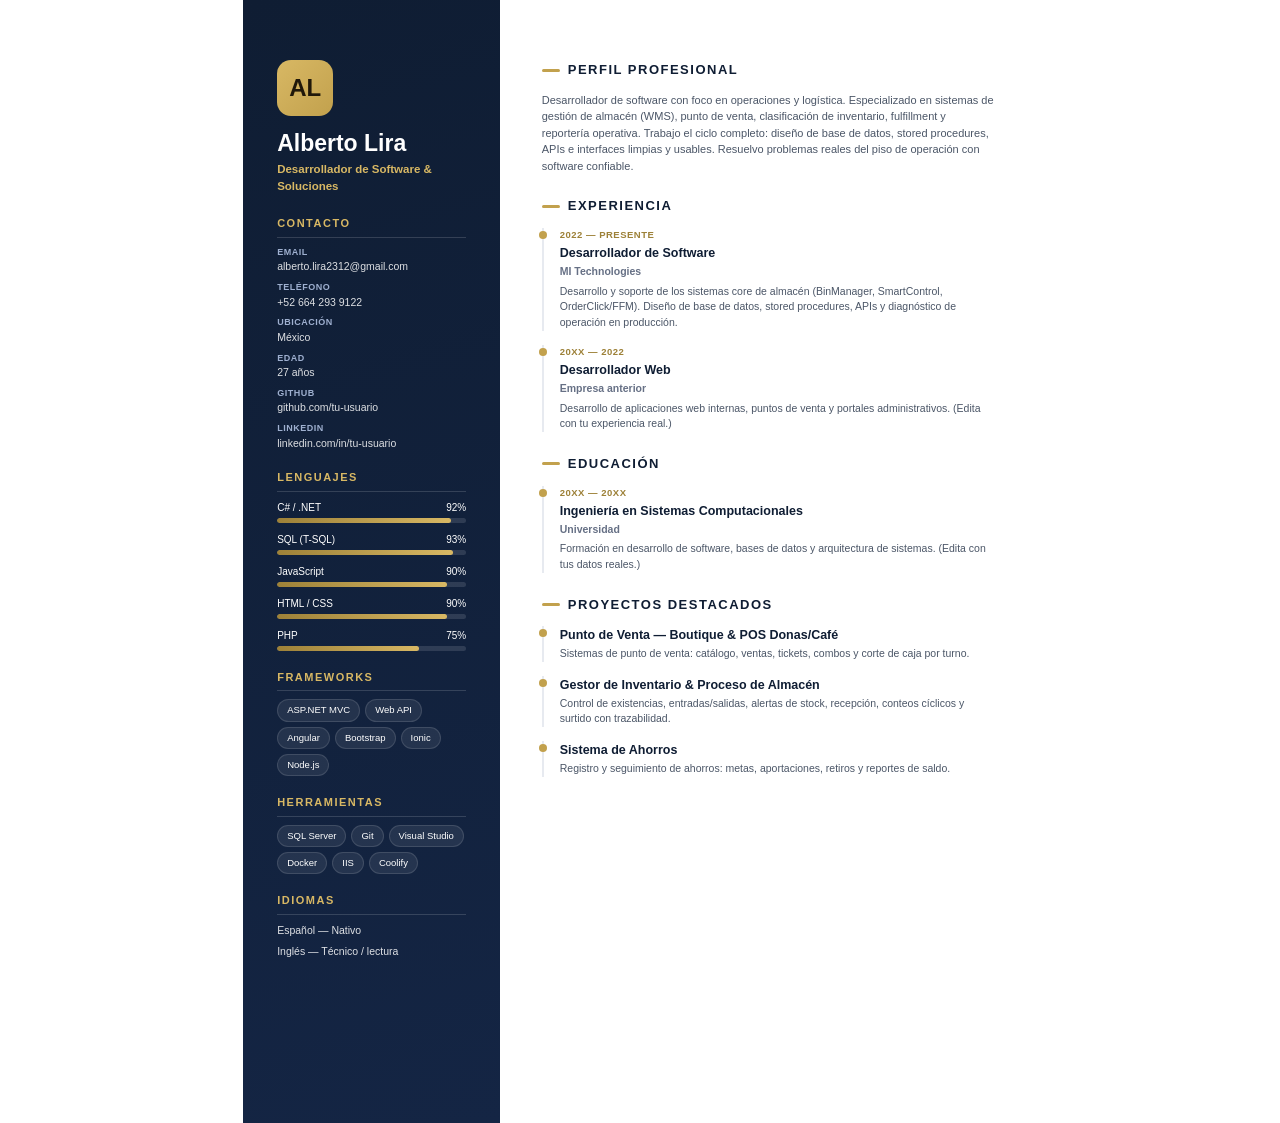
==== cv.html @ 3e3e11a2 "Portafolio Alberto Lira — sitio bilingüe con cotizador y juegos Co-Authored-By: Claude Opus 4.8 <nor" ====
<!DOCTYPE html>
<html lang="es-MX">
<head>
<meta charset="UTF-8" />
<meta name="viewport" content="width=device-width, initial-scale=1.0" />
<title>CV — Alberto Lira</title>
<style>
  @page { size: A4; margin: 0; }
  * { box-sizing: border-box; margin: 0; padding: 0; }
  body { font-family: 'Segoe UI', Arial, sans-serif; color: #1a2233; background: #fff; font-size: 11px; line-height: 1.5; }
  .page { width: 210mm; min-height: 297mm; margin: 0 auto; display: flex; }

  /* Columna lateral */
  .side { width: 68mm; background: linear-gradient(165deg, #0f1d33, #142544); color: #fff; padding: 16mm 9mm; }
  .mono { width: 56px; height: 56px; border-radius: 14px; background: linear-gradient(135deg,#d8b864,#c2a14d); color:#20180a; font-size: 24px; font-weight: 800; display:flex; align-items:center; justify-content:center; margin-bottom: 14px; }
  .side h1 { font-size: 23px; line-height: 1.15; margin-bottom: 4px; }
  .side .role { color: #d8b864; font-size: 11.5px; font-weight: 600; margin-bottom: 20px; }
  .side h2 { font-size: 11px; text-transform: uppercase; letter-spacing: 1.5px; color: #d8b864; margin: 18px 0 8px; border-bottom: 1px solid rgba(255,255,255,0.15); padding-bottom: 5px; }
  .side .item { font-size: 10.5px; color: rgba(255,255,255,0.86); margin-bottom: 6px; word-break: break-word; }
  .side .item b { color: #fff; font-weight: 600; display:block; font-size: 9px; text-transform: uppercase; letter-spacing: .5px; color:#9fb0d0; }
  .bar-wrap { margin-bottom: 9px; }
  .bar-top { display:flex; justify-content: space-between; font-size: 10px; margin-bottom: 3px; }
  .bar { height: 5px; background: rgba(255,255,255,0.12); border-radius: 4px; overflow: hidden; }
  .bar span { display:block; height:100%; background: linear-gradient(90deg,#9d8138,#d8b864); border-radius: 4px; }
  .chips { display:flex; flex-wrap: wrap; gap: 5px; }
  .chip { background: rgba(255,255,255,0.08); border:1px solid rgba(255,255,255,0.12); border-radius: 20px; padding: 3px 9px; font-size: 9.5px; }

  /* Columna principal */
  .main { flex: 1; padding: 16mm 11mm; }
  .main h2 { font-size: 13px; text-transform: uppercase; letter-spacing: 1.5px; color: #0f1d33; margin: 0 0 12px; display:flex; align-items:center; gap: 8px; }
  .main h2::before { content:''; width: 18px; height: 3px; background: #c2a14d; display:inline-block; border-radius: 2px; }
  .main h2:not(:first-child) { margin-top: 22px; }
  .summary { color: #4b5667; font-size: 11px; }
  .entry { margin-bottom: 14px; position: relative; padding-left: 16px; border-left: 2px solid #e7eaf0; }
  .entry::before { content:''; position:absolute; left:-5px; top: 3px; width: 8px; height: 8px; border-radius:50%; background:#c2a14d; }
  .entry .when { font-size: 9.5px; font-weight: 700; color: #9d8138; text-transform: uppercase; letter-spacing: .5px; }
  .entry .title { font-size: 12.5px; font-weight: 700; color:#0f1d33; margin: 2px 0 1px; }
  .entry .org { font-size: 10.5px; color:#667085; font-weight: 600; margin-bottom: 4px; }
  .entry .desc { font-size: 10.5px; color:#4b5667; }
</style>
</head>
<body>
  <div class="page">
    <!-- Lateral -->
    <aside class="side">
      <div class="mono">AL</div>
      <h1>Alberto Lira</h1>
      <div class="role">Desarrollador de Software &amp; Soluciones</div>

      <h2>Contacto</h2>
      <div class="item"><b>Email</b>alberto.lira2312@gmail.com</div>
      <div class="item"><b>Teléfono</b>+52 664 293 9122</div>
      <div class="item"><b>Ubicación</b>México</div>
      <div class="item"><b>Edad</b>27 años</div>
      <div class="item"><b>GitHub</b>github.com/tu-usuario</div>
      <div class="item"><b>LinkedIn</b>linkedin.com/in/tu-usuario</div>

      <h2>Lenguajes</h2>
      <div class="bar-wrap"><div class="bar-top"><span>C# / .NET</span><span>92%</span></div><div class="bar"><span style="width:92%"></span></div></div>
      <div class="bar-wrap"><div class="bar-top"><span>SQL (T-SQL)</span><span>93%</span></div><div class="bar"><span style="width:93%"></span></div></div>
      <div class="bar-wrap"><div class="bar-top"><span>JavaScript</span><span>90%</span></div><div class="bar"><span style="width:90%"></span></div></div>
      <div class="bar-wrap"><div class="bar-top"><span>HTML / CSS</span><span>90%</span></div><div class="bar"><span style="width:90%"></span></div></div>
      <div class="bar-wrap"><div class="bar-top"><span>PHP</span><span>75%</span></div><div class="bar"><span style="width:75%"></span></div></div>

      <h2>Frameworks</h2>
      <div class="chips">
        <span class="chip">ASP.NET MVC</span><span class="chip">Web API</span><span class="chip">Angular</span>
        <span class="chip">Bootstrap</span><span class="chip">Ionic</span><span class="chip">Node.js</span>
      </div>

      <h2>Herramientas</h2>
      <div class="chips">
        <span class="chip">SQL Server</span><span class="chip">Git</span><span class="chip">Visual Studio</span>
        <span class="chip">Docker</span><span class="chip">IIS</span><span class="chip">Coolify</span>
      </div>

      <h2>Idiomas</h2>
      <div class="item">Español — Nativo</div>
      <div class="item">Inglés — Técnico / lectura</div>
    </aside>

    <!-- Principal -->
    <main class="main">
      <h2>Perfil profesional</h2>
      <p class="summary">Desarrollador de software con foco en operaciones y logística. Especializado en sistemas de gestión de almacén (WMS), punto de venta, clasificación de inventario, fulfillment y reportería operativa. Trabajo el ciclo completo: diseño de base de datos, stored procedures, APIs e interfaces limpias y usables. Resuelvo problemas reales del piso de operación con software confiable.</p>

      <h2>Experiencia</h2>
      <div class="entry">
        <div class="when">2022 — Presente</div>
        <div class="title">Desarrollador de Software</div>
        <div class="org">MI Technologies</div>
        <div class="desc">Desarrollo y soporte de los sistemas core de almacén (BinManager, SmartControl, OrderClick/FFM). Diseño de base de datos, stored procedures, APIs y diagnóstico de operación en producción.</div>
      </div>
      <div class="entry">
        <div class="when">20XX — 2022</div>
        <div class="title">Desarrollador Web</div>
        <div class="org">Empresa anterior</div>
        <div class="desc">Desarrollo de aplicaciones web internas, puntos de venta y portales administrativos. (Edita con tu experiencia real.)</div>
      </div>

      <h2>Educación</h2>
      <div class="entry">
        <div class="when">20XX — 20XX</div>
        <div class="title">Ingeniería en Sistemas Computacionales</div>
        <div class="org">Universidad</div>
        <div class="desc">Formación en desarrollo de software, bases de datos y arquitectura de sistemas. (Edita con tus datos reales.)</div>
      </div>

      <h2>Proyectos destacados</h2>
      <div class="entry">
        <div class="title">Punto de Venta — Boutique &amp; POS Donas/Café</div>
        <div class="desc">Sistemas de punto de venta: catálogo, ventas, tickets, combos y corte de caja por turno.</div>
      </div>
      <div class="entry">
        <div class="title">Gestor de Inventario &amp; Proceso de Almacén</div>
        <div class="desc">Control de existencias, entradas/salidas, alertas de stock, recepción, conteos cíclicos y surtido con trazabilidad.</div>
      </div>
      <div class="entry">
        <div class="title">Sistema de Ahorros</div>
        <div class="desc">Registro y seguimiento de ahorros: metas, aportaciones, retiros y reportes de saldo.</div>
      </div>
    </main>
  </div>
</body>
</html>
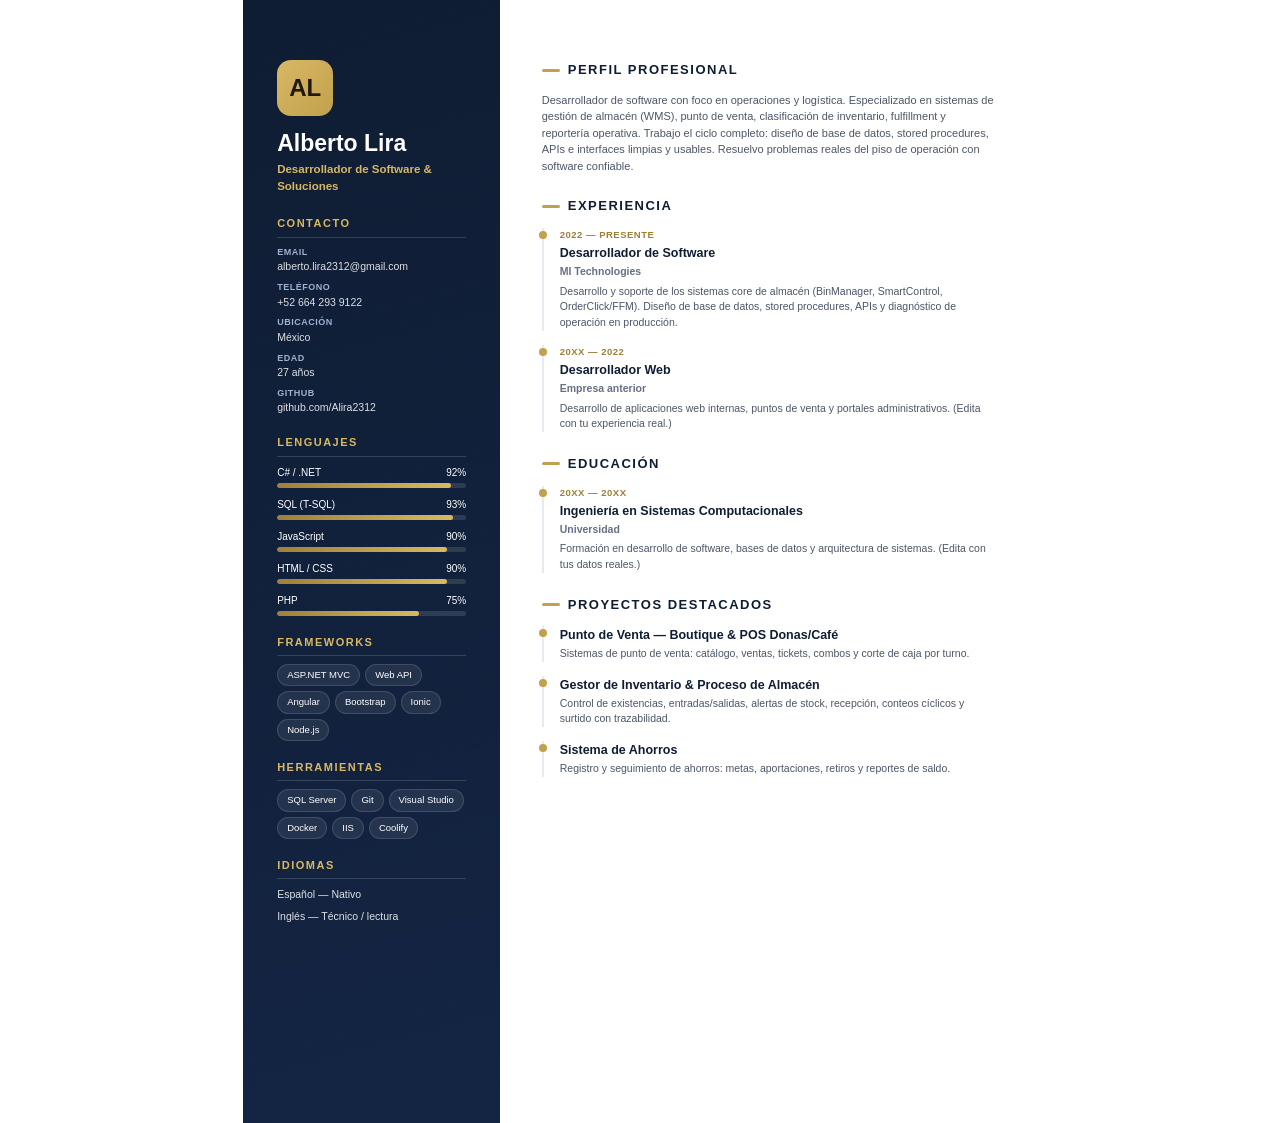
==== commit 6644aa87: "GitHub real (Alira2312), sin LinkedIn, URLs de Pages Co-Authored-By: Claude Opus 4.8 <noreply@anthro" ====
--- a/cv.html
+++ b/cv.html
@@ -52,8 +52,7 @@
       <div class="item"><b>Teléfono</b>+52 664 293 9122</div>
       <div class="item"><b>Ubicación</b>México</div>
       <div class="item"><b>Edad</b>27 años</div>
-      <div class="item"><b>GitHub</b>github.com/tu-usuario</div>
-      <div class="item"><b>LinkedIn</b>linkedin.com/in/tu-usuario</div>
+      <div class="item"><b>GitHub</b>github.com/Alira2312</div>
 
       <h2>Lenguajes</h2>
       <div class="bar-wrap"><div class="bar-top"><span>C# / .NET</span><span>92%</span></div><div class="bar"><span style="width:92%"></span></div></div>
